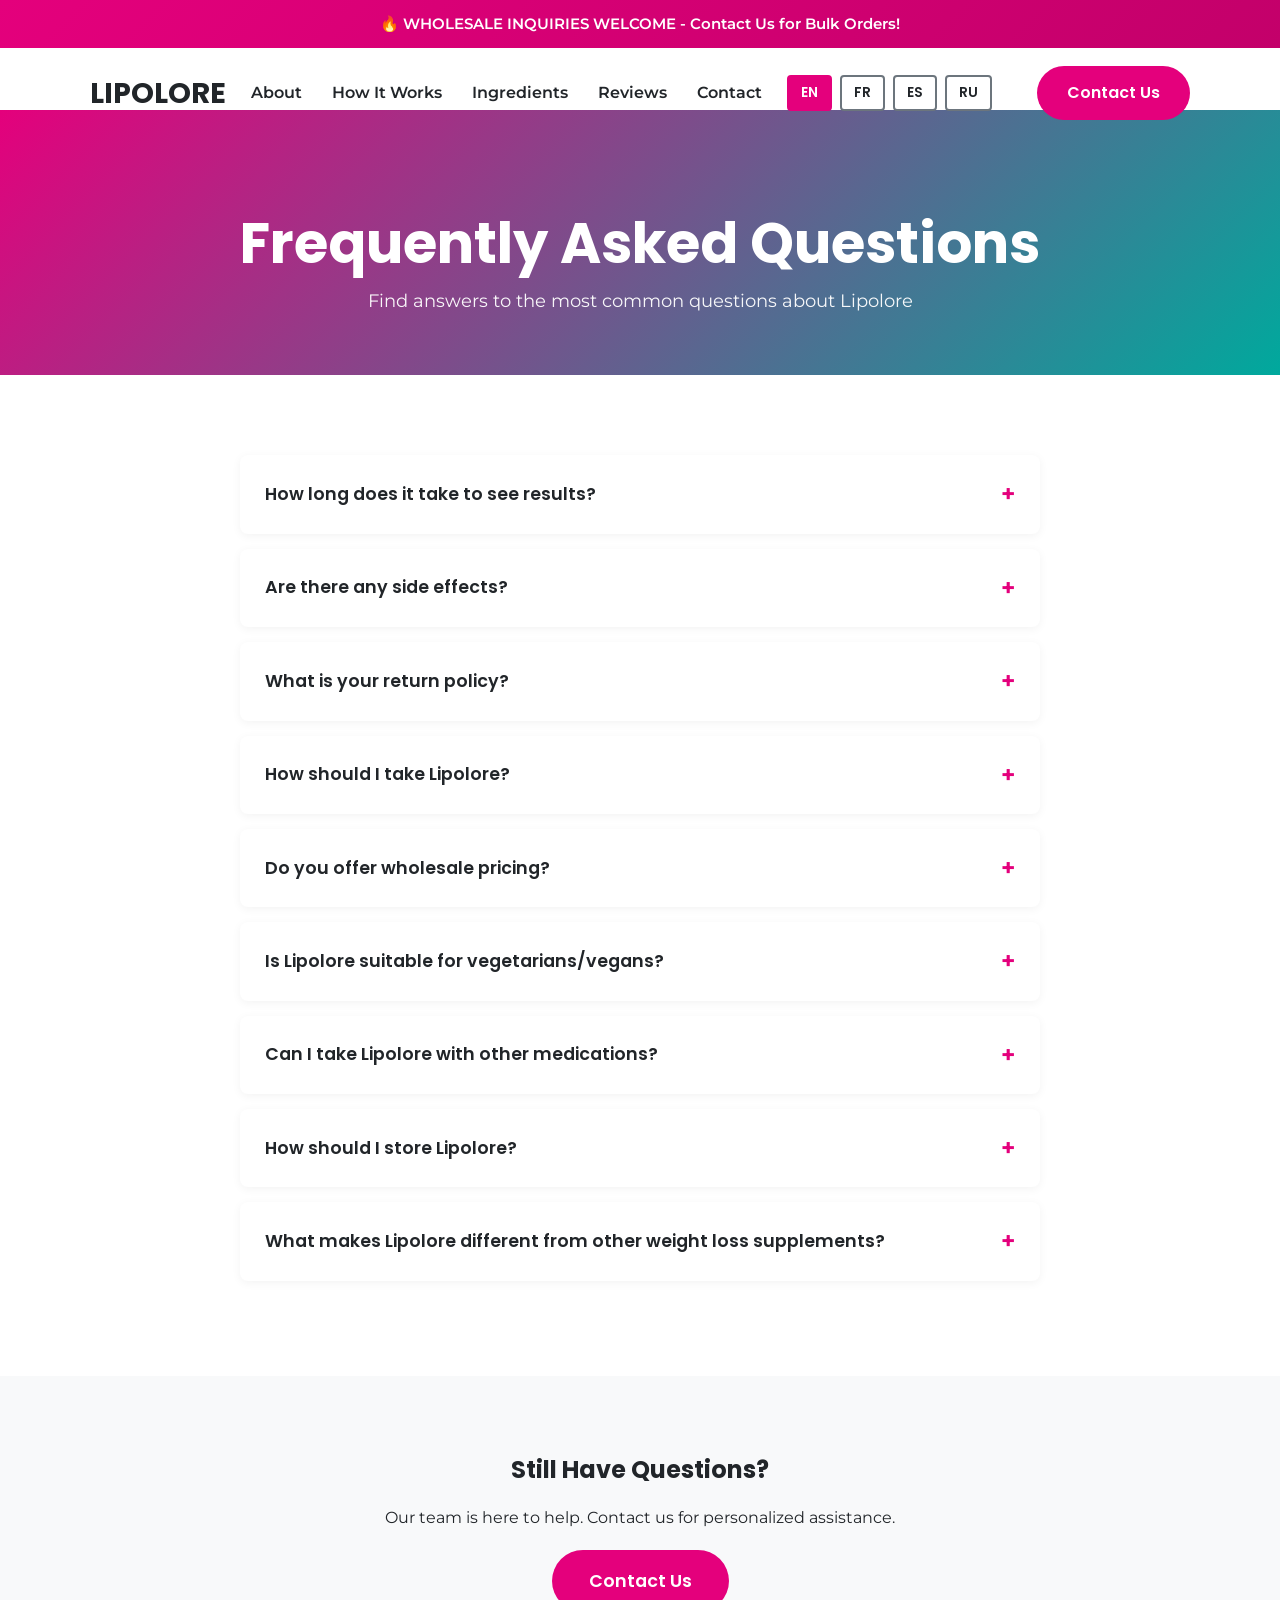
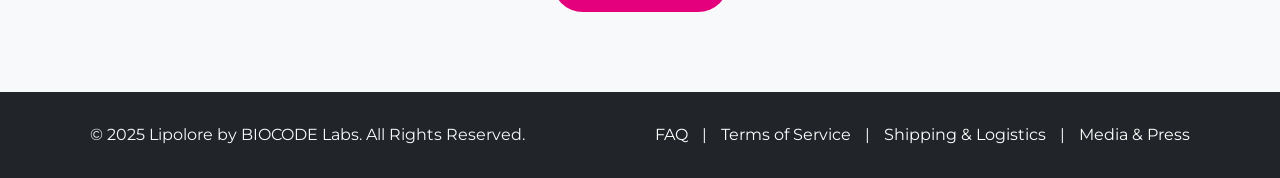
==== faq.html @ bc7a320a "Changes before error encountered Co-authored-by: Radilovk <185849306+Radilovk@users.noreply.github.c" ====
<!DOCTYPE html>
<html lang="en">
<head>
    <!-- Meta Tags for Character Set and Responsive Design -->
    <meta charset="UTF-8">
    <meta name="viewport" content="width=device-width, initial-scale=1.0">

    <!-- SEO Meta Tags -->
    <title>FAQ - Frequently Asked Questions | Lipolore</title>
    <meta name="description" content="Find answers to frequently asked questions about Lipolore slimming formula, including usage, results, side effects, and wholesale pricing.">
    <meta name="keywords" content="lipolore faq, questions, answers, slimming, weight loss, supplement questions">
    
    <!-- Google Fonts -->
    <link rel="preconnect" href="https://fonts.googleapis.com">
    <link rel="preconnect" href="https://fonts.gstatic.com" crossorigin>
    <link href="https://fonts.googleapis.com/css2?family=Poppins:wght@600;700&family=Montserrat:wght@400;500&display=swap" rel="stylesheet">

    <!-- Stylesheet -->
    <link rel="stylesheet" href="css/style.css">

    <!-- Translations -->
    <script src="translations.js"></script>

    <!-- JavaScript (Deferred for faster page load) -->
    <script src="js/main.js" defer></script>
</head>
<body>

    <!-- ============================ PROMO BANNER ============================ -->
    <div class="promo-banner">
        <p data-i18n="hero_promo">🔥 WHOLESALE INQUIRIES WELCOME - Contact Us for Bulk Orders!</p>
    </div>

    <!-- ============================ HEADER & NAVIGATION ============================ -->
    <header class="main-header">
        <div class="container">
            <a href="index.html#hero" class="logo">LIPOLORE</a>
            <nav class="main-nav">
                <ul>
                    <li><a href="index.html#about" data-i18n="nav_about">About</a></li>
                    <li><a href="index.html#effects" data-i18n="nav_how_it_works">How It Works</a></li>
                    <li><a href="index.html#ingredients" data-i18n="nav_ingredients">Ingredients</a></li>
                    <li><a href="index.html#testimonials" data-i18n="nav_reviews">Reviews</a></li>
                    <li><a href="index.html#order" data-i18n="nav_contact">Contact</a></li>
                </ul>
            </nav>
            <div class="language-switcher">
                <button class="lang-btn" data-lang="en" aria-label="English">EN</button>
                <button class="lang-btn" data-lang="fr" aria-label="Français">FR</button>
                <button class="lang-btn" data-lang="es" aria-label="Español">ES</button>
                <button class="lang-btn" data-lang="ru" aria-label="Русский">RU</button>
            </div>
            <a href="index.html#order" class="btn btn-primary nav-btn" data-i18n="nav_order_btn">Contact Us</a>
            <button class="mobile-nav-toggle" aria-label="Toggle navigation">
                <!-- SVG for Hamburger Icon -->
                <svg xmlns="http://www.w3.org/2000/svg" width="24" height="24" viewBox="0 0 24 24" fill="none" stroke="currentColor" stroke-width="2" stroke-linecap="round" stroke-linejoin="round"><line x1="3" y1="12" x2="21" y2="12"></line><line x1="3" y1="6" x2="21" y2="6"></line><line x1="3" y1="18" x2="21" y2="18"></line></svg>
            </button>
        </div>
    </header>

    <main>

        <!-- ============================ PAGE HEADER ============================ -->
        <section class="page-header">
            <div class="container">
                <h1 data-i18n="faq_title">Frequently Asked Questions</h1>
                <p>Find answers to the most common questions about Lipolore</p>
            </div>
        </section>

        <!-- ============================ FAQ SECTION ============================ -->
        <section id="faq" class="section-padding">
            <div class="container">
                <div class="faq-container">
                    <div class="faq-item animate-on-scroll">
                        <div class="faq-question" role="button" aria-expanded="false" tabindex="0">
                            <h4 data-i18n="faq1_question">How long does it take to see results?</h4>
                            <span class="faq-toggle">+</span>
                        </div>
                        <div class="faq-answer">
                            <p data-i18n="faq1_answer">Most customers report noticeable results within 2-4 weeks of consistent use. For optimal results, we recommend using Lipolore for at least 90 days combined with a balanced diet and regular exercise.</p>
                        </div>
                    </div>
                    <div class="faq-item animate-on-scroll">
                        <div class="faq-question" role="button" aria-expanded="false" tabindex="0">
                            <h4 data-i18n="faq2_question">Are there any side effects?</h4>
                            <span class="faq-toggle">+</span>
                        </div>
                        <div class="faq-answer">
                            <p data-i18n="faq2_answer">Lipolore is made with natural ingredients and is generally well-tolerated. Some users may experience mild digestive changes initially. As with any supplement, consult your healthcare provider before use, especially if you have existing medical conditions.</p>
                        </div>
                    </div>
                    <div class="faq-item animate-on-scroll">
                        <div class="faq-question" role="button" aria-expanded="false" tabindex="0">
                            <h4 data-i18n="faq3_question">What is your return policy?</h4>
                            <span class="faq-toggle">+</span>
                        </div>
                        <div class="faq-answer">
                            <p data-i18n="faq3_answer">We offer a 30-day money-back guarantee. If you're not satisfied with your results, simply contact us within 30 days of purchase for a full refund - no questions asked.</p>
                        </div>
                    </div>
                    <div class="faq-item animate-on-scroll">
                        <div class="faq-question" role="button" aria-expanded="false" tabindex="0">
                            <h4 data-i18n="faq4_question">How should I take Lipolore?</h4>
                            <span class="faq-toggle">+</span>
                        </div>
                        <div class="faq-answer">
                            <p data-i18n="faq4_answer">Take 2 capsules daily with water, preferably 30 minutes before meals. For best results, take one capsule before breakfast and one before lunch. Do not exceed the recommended dosage.</p>
                        </div>
                    </div>
                    <div class="faq-item animate-on-scroll">
                        <div class="faq-question" role="button" aria-expanded="false" tabindex="0">
                            <h4 data-i18n="faq5_question">Do you offer wholesale pricing?</h4>
                            <span class="faq-toggle">+</span>
                        </div>
                        <div class="faq-answer">
                            <p data-i18n="faq5_answer">Yes! We welcome wholesale inquiries for bulk orders. Please contact us through the form below or email us directly at wholesale@biocodelabs.com for pricing and minimum order quantities.</p>
                        </div>
                    </div>
                    <div class="faq-item animate-on-scroll">
                        <div class="faq-question" role="button" aria-expanded="false" tabindex="0">
                            <h4>Is Lipolore suitable for vegetarians/vegans?</h4>
                            <span class="faq-toggle">+</span>
                        </div>
                        <div class="faq-answer">
                            <p>Yes, Lipolore is suitable for both vegetarians and vegans. All ingredients are plant-based and the capsules are made from vegetable cellulose.</p>
                        </div>
                    </div>
                    <div class="faq-item animate-on-scroll">
                        <div class="faq-question" role="button" aria-expanded="false" tabindex="0">
                            <h4>Can I take Lipolore with other medications?</h4>
                            <span class="faq-toggle">+</span>
                        </div>
                        <div class="faq-answer">
                            <p>If you are currently taking any prescription medications or have existing health conditions, we strongly recommend consulting with your healthcare provider before starting Lipolore or any new supplement regimen.</p>
                        </div>
                    </div>
                    <div class="faq-item animate-on-scroll">
                        <div class="faq-question" role="button" aria-expanded="false" tabindex="0">
                            <h4>How should I store Lipolore?</h4>
                            <span class="faq-toggle">+</span>
                        </div>
                        <div class="faq-answer">
                            <p>Store Lipolore in a cool, dry place away from direct sunlight. Keep the bottle tightly closed and out of reach of children. Do not refrigerate.</p>
                        </div>
                    </div>
                    <div class="faq-item animate-on-scroll">
                        <div class="faq-question" role="button" aria-expanded="false" tabindex="0">
                            <h4>What makes Lipolore different from other weight loss supplements?</h4>
                            <span class="faq-toggle">+</span>
                        </div>
                        <div class="faq-answer">
                            <p>Lipolore stands out due to its scientifically-backed formula combining premium natural ingredients, clinical testing, GMP certification, and transparent labeling. We prioritize quality, efficacy, and customer satisfaction above all else.</p>
                        </div>
                    </div>
                </div>
            </div>
        </section>

        <!-- ============================ CTA SECTION ============================ -->
        <section class="section-padding section-bg">
            <div class="container" style="text-align: center;">
                <h2>Still Have Questions?</h2>
                <p style="margin: 20px 0;">Our team is here to help. Contact us for personalized assistance.</p>
                <a href="index.html#order" class="btn btn-primary btn-large">Contact Us</a>
            </div>
        </section>

    </main>
    
    <!-- ============================ FOOTER ============================ -->
    <footer class="main-footer">
        <div class="container">
            <p data-i18n="footer_text">&copy; 2025 Lipolore by BIOCODE Labs. All Rights Reserved.</p>
            <div class="footer-links">
                <a href="faq.html">FAQ</a>
                <span>|</span>
                <a href="terms.html">Terms of Service</a>
                <span>|</span>
                <a href="shipping.html">Shipping & Logistics</a>
                <span>|</span>
                <a href="media.html">Media & Press</a>
            </div>
        </div>
    </footer>

</body>
</html>
---- css/style.css ----
/* ============================
   1. GLOBAL STYLES & VARIABLES
   ============================ */

:root {
    /* Colors */
    --color-primary: #E4007C; /* Magenta */
    --color-secondary: #00A99D; /* Teal */
    --color-dark: #212529;
    --color-light: #F8F9FA;
    --color-white: #FFFFFF;
    --color-gray: #6c757d;

    /* Typography */
    --font-primary: 'Poppins', sans-serif;
    --font-secondary: 'Montserrat', sans-serif;

    /* Design Elements */
    --border-radius: 8px;
    --box-shadow: 0 10px 30px rgba(0, 0, 0, 0.1);
    --transition-speed: 0.3s ease;
}

/* Basic Reset */
* {
    margin: 0;
    padding: 0;
    box-sizing: border-box;
}

html {
    scroll-behavior: smooth;
    font-size: 16px;
}

body {
    font-family: var(--font-secondary);
    color: var(--color-dark);
    background-color: var(--color-white);
    line-height: 1.6;
    /* Add padding-top to account for fixed header + promo banner */
    padding-top: 110px;
}

a {
    text-decoration: none;
    color: var(--color-primary);
    transition: color var(--transition-speed);
}

a:hover {
    color: var(--color-secondary);
}

ul {
    list-style: none;
}

h1, h2, h3, h4, h5, h6 {
    font-family: var(--font-primary);
    font-weight: 700;
    line-height: 1.2;
}

img {
    max-width: 100%;
    display: block;
}

/* ============================
   2. UTILITY & REUSABLE CLASSES
   ============================ */

.container {
    max-width: 1140px;
    margin: 0 auto;
    padding: 0 20px;
}

.section-padding {
    padding: 80px 0;
}

.section-bg {
    background-color: var(--color-light);
}

.section-title {
    text-align: center;
    margin-bottom: 60px;
}

.section-title h2 {
    font-size: 2.5rem;
    margin-bottom: 15px;
    position: relative;
    display: inline-block;
}

/* Creates the underline effect for titles */
.section-title h2::after {
    content: '';
    position: absolute;
    bottom: -10px;
    left: 50%;
    transform: translateX(-50%);
    width: 60px;
    height: 4px;
    background-color: var(--color-primary);
    border-radius: 2px;
}

.section-title p {
    font-size: 1.1rem;
    color: var(--color-gray);
    max-width: 600px;
    margin: 0 auto;
}

/* Buttons */
.btn {
    display: inline-block;
    padding: 12px 28px;
    border-radius: 50px;
    font-family: var(--font-primary);
    font-weight: 600;
    text-align: center;
    cursor: pointer;
    transition: all var(--transition-speed);
    border: 2px solid transparent;
}

.btn-primary {
    background-color: var(--color-primary);
    color: var(--color-white);
}

.btn-primary:hover {
    background-color: #c3006a;
    color: var(--color-white);
    transform: translateY(-2px);
    box-shadow: 0 5px 15px rgba(228, 0, 124, 0.4);
}

.btn-large {
    padding: 15px 35px;
    font-size: 1.1rem;
}

.btn-full {
    display: block;
    width: 100%;
}

/* === [CORRECTED] ANIMATION ON SCROLL === */
/* This is the initial, hidden state of the elements */
.animate-on-scroll {
    opacity: 0;
    transform: translateY(30px);
    transition: opacity 0.6s ease-out, transform 0.6s ease-out;
}

/* This is the final, visible state, which will be added by JavaScript */
.animate-on-scroll.visible {
    opacity: 1;
    transform: translateY(0);
}


/* ============================
   3. PROMO BANNER
   ============================ */

.promo-banner {
    position: fixed;
    top: 0;
    left: 0;
    width: 100%;
    background: linear-gradient(135deg, var(--color-primary), #c3006a);
    color: var(--color-white);
    text-align: center;
    padding: 12px 20px;
    font-weight: 600;
    font-size: 0.95rem;
    animation: pulse 2s ease-in-out infinite;
    z-index: 1001;
}

.promo-banner p {
    margin: 0;
}

@keyframes pulse {
    0%, 100% { opacity: 1; }
    50% { opacity: 0.9; }
}

/* ============================
   4. HEADER & NAVIGATION
   ============================ */

.main-header {
    position: fixed;
    top: 46px; /* Position below promo banner */
    left: 0;
    width: 100%;
    z-index: 1000;
    padding: 20px 0;
    transition: all var(--transition-speed);
}

.main-header .container {
    display: flex;
    justify-content: space-between;
    align-items: center;
}

.logo {
    font-size: 1.8rem;
    font-weight: 700;
    color: var(--color-dark);
    font-family: var(--font-primary);
}

.main-nav {
    display: none; /* Hidden on mobile by default */
}

.main-nav ul {
    display: flex;
    gap: 30px;
}

.main-nav a {
    color: var(--color-dark);
    font-weight: 600;
    position: relative;
    padding: 5px 0;
}

.main-nav a::after {
    content: '';
    position: absolute;
    bottom: 0;
    left: 0;
    width: 0;
    height: 2px;
    background-color: var(--color-primary);
    transition: width var(--transition-speed);
}

.main-nav a:hover::after {
    width: 100%;
}

.mobile-nav-toggle {
    background: none;
    border: none;
    cursor: pointer;
    z-index: 1001;
}

.mobile-nav-toggle svg {
    stroke: var(--color-dark);
}

/* Scrolled (sticky) header style */
.main-header.scrolled {
    background: rgba(255, 255, 255, 0.85);
    backdrop-filter: blur(10px);
    -webkit-backdrop-filter: blur(10px);
    padding: 10px 0;
    box-shadow: 0 2px 15px rgba(0, 0, 0, 0.05);
}

/* Language Switcher */
.language-switcher {
    display: flex;
    gap: 8px;
    align-items: center;
}

.lang-btn {
    padding: 6px 12px;
    border: 2px solid var(--color-gray);
    background: transparent;
    color: var(--color-dark);
    border-radius: 4px;
    font-size: 0.85rem;
    font-weight: 600;
    cursor: pointer;
    transition: all var(--transition-speed);
    font-family: var(--font-primary);
    text-transform: uppercase;
}

.lang-btn:hover {
    border-color: var(--color-primary);
    color: var(--color-primary);
}

.lang-btn.active {
    background-color: var(--color-primary);
    border-color: var(--color-primary);
    color: var(--color-white);
}


/* ============================
   5. HERO SECTION
   ============================ */

#hero {
    min-height: 100vh;
    display: flex;
    align-items: center;
    justify-content: center;
    text-align: center;
    color: var(--color-white);
    background: linear-gradient(135deg, rgba(228, 0, 124, 0.8), rgba(0, 169, 157, 0.7)), url('https://via.placeholder.com/1920x1080/212529/FFFFFF?text=Hero+Background+Image') no-repeat center center/cover;
}

.hero-content {
    max-width: 800px;
}

.hero-title {
    font-size: 3rem;
    font-weight: 700;
    margin-bottom: 20px;
    text-shadow: 0 2px 4px rgba(0,0,0,0.5);
}

.hero-subtitle {
    font-size: 1.25rem;
    margin-bottom: 30px;
    opacity: 0.9;
}

.hero-stats {
    display: flex;
    gap: 40px;
    justify-content: center;
    margin: 30px 0;
    flex-wrap: wrap;
}

.stat-item {
    display: flex;
    flex-direction: column;
    align-items: center;
}

.stat-item strong {
    font-size: 2rem;
    font-family: var(--font-primary);
    display: block;
    margin-bottom: 5px;
}

.stat-item span {
    font-size: 0.9rem;
    opacity: 0.9;
}

.hero-guarantee {
    margin-top: 20px;
    font-size: 0.95rem;
    opacity: 0.95;
}

/* ============================
   5. ABOUT & BENEFITS SECTION
   ============================ */
.about-grid {
    display: grid;
    grid-template-columns: 1fr;
    gap: 40px;
    align-items: center;
}

.about-image-placeholder {
    width: 100%;
    min-height: 400px;
    background: var(--color-light);
    border-radius: var(--border-radius);
    display: flex;
    align-items: center;
    justify-content: center;
    font-size: 1.5rem;
    color: var(--color-gray);
    box-shadow: var(--box-shadow);
}

.about-content h3 {
    font-size: 1.8rem;
    margin-bottom: 30px;
}

.benefits {
    display: flex;
    flex-direction: column;
    gap: 30px;
}

.benefit-item {
    display: flex;
    align-items: flex-start;
    gap: 20px;
}

.benefit-item svg {
    flex-shrink: 0;
    width: 48px;
    height: 48px;
    color: var(--color-primary);
}

.benefit-item h4 {
    color: var(--color-secondary);
    font-size: 1.2rem;
    margin-bottom: 5px;
}

/* ============================
   6. HOW IT WORKS / TIMELINE
   ============================ */

.timeline {
    position: relative;
    max-width: 800px;
    margin: 0 auto;
}

.timeline::after {
    content: '';
    position: absolute;
    width: 4px;
    background-color: var(--color-secondary);
    opacity: 0.2;
    top: 0;
    bottom: 0;
    left: 20px;
}

.timeline-item {
    padding: 10px 40px;
    padding-left: 60px;
    position: relative;
    margin-bottom: 20px;
}

.timeline-item::before {
    content: '';
    position: absolute;
    width: 20px;
    height: 20px;
    border-radius: 50%;
    background-color: var(--color-white);
    border: 4px solid var(--color-secondary);
    top: 15px;
    left: 12px;
    z-index: 1;
}

.timeline-content {
    padding: 20px;
    background: var(--color-white);
    border-radius: var(--border-radius);
    box-shadow: 0 5px 20px rgba(0, 0, 0, 0.05);
}

.timeline-content h4 {
    color: var(--color-primary);
}

/* ============================
   7. INGREDIENTS SECTION (CARD FLIP)
   ============================ */
.ingredients-grid {
    display: grid;
    grid-template-columns: 1fr;
    gap: 20px;
}

.ingredient-card {
    background-color: transparent;
    height: 120px;
    perspective: 1000px;
    cursor: pointer;
}

.card-inner {
    position: relative;
    width: 100%;
    height: 100%;
    text-align: center;
    transition: transform 0.6s;
    transform-style: preserve-3d;
    box-shadow: 0 4px 15px rgba(0, 0, 0, 0.08);
    border-radius: var(--border-radius);
}

.ingredient-card:hover .card-inner,
.ingredient-card:focus .card-inner,
.ingredient-card.is-flipped .card-inner {
    transform: rotateY(180deg);
}

.card-front, .card-back {
    position: absolute;
    width: 100%;
    height: 100%;
    -webkit-backface-visibility: hidden;
    backface-visibility: hidden;
    display: flex;
    flex-direction: column;
    justify-content: center;
    align-items: center;
    padding: 20px;
    border-radius: var(--border-radius);
}

.card-front {
    background-color: var(--color-light);
    color: var(--color-dark);
}

.card-front h5 {
    font-size: 1.2rem;
}

.card-front span {
    font-size: 1rem;
    color: var(--color-primary);
    font-weight: 600;
}

.card-back {
    background-color: var(--color-secondary);
    color: white;
    transform: rotateY(180deg);
}


/* ============================
   8. MANUFACTURER SECTION
   ============================ */

.manufacturer-content {
    text-align: center;
    max-width: 700px;
}
.manufacturer-logo {
    margin-bottom: 20px;
}
.manufacturer-content h3 {
    font-size: 1.8rem;
    margin-bottom: 15px;
}

.trust-badges {
    display: flex;
    gap: 30px;
    justify-content: center;
    margin-top: 30px;
    flex-wrap: wrap;
}

.badge-item {
    display: flex;
    flex-direction: column;
    align-items: center;
    gap: 10px;
}

.badge-item svg {
    color: var(--color-secondary);
}

.badge-item span {
    font-size: 0.9rem;
    font-weight: 600;
    color: var(--color-dark);
}

/* ============================
   9. TESTIMONIALS SECTION
   ============================ */

.testimonials-grid {
    display: grid;
    grid-template-columns: 1fr;
    gap: 30px;
}

.testimonial-card {
    background: var(--color-white);
    padding: 30px;
    border-radius: var(--border-radius);
    box-shadow: var(--box-shadow);
    position: relative;
    border-left: 4px solid var(--color-primary);
}

.stars {
    color: #FFD700;
    font-size: 1.2rem;
    margin-bottom: 15px;
}

.testimonial-text {
    font-style: italic;
    margin-bottom: 20px;
    line-height: 1.8;
    color: var(--color-dark);
}

.testimonial-author {
    display: flex;
    flex-direction: column;
}

.testimonial-author strong {
    color: var(--color-dark);
    font-size: 1rem;
}

.testimonial-author span {
    color: var(--color-gray);
    font-size: 0.9rem;
}

.result-badge {
    position: absolute;
    top: 20px;
    right: 20px;
    background: linear-gradient(135deg, var(--color-primary), var(--color-secondary));
    color: var(--color-white);
    padding: 8px 16px;
    border-radius: 20px;
    font-weight: 700;
    font-size: 0.95rem;
}

/* ============================
   10. PRICING SECTION
   ============================ */

.pricing-grid {
    display: grid;
    grid-template-columns: 1fr;
    gap: 30px;
    max-width: 1000px;
    margin: 0 auto;
}

.pricing-card {
    background: var(--color-white);
    padding: 40px 30px;
    border-radius: var(--border-radius);
    box-shadow: var(--box-shadow);
    text-align: center;
    position: relative;
    border: 2px solid transparent;
    transition: all var(--transition-speed);
}

.pricing-card:hover {
    transform: translateY(-5px);
    box-shadow: 0 15px 40px rgba(0, 0, 0, 0.15);
}

.pricing-card.featured {
    border: 2px solid var(--color-primary);
    transform: scale(1.05);
}

.popular-badge {
    position: absolute;
    top: -15px;
    left: 50%;
    transform: translateX(-50%);
    background: var(--color-primary);
    color: var(--color-white);
    padding: 6px 20px;
    border-radius: 20px;
    font-size: 0.8rem;
    font-weight: 700;
    letter-spacing: 0.5px;
}

.pricing-card h3 {
    font-size: 1.5rem;
    margin-bottom: 20px;
    color: var(--color-dark);
}

.price {
    display: flex;
    align-items: flex-start;
    justify-content: center;
    margin: 20px 0;
}

.price .currency {
    font-size: 1.5rem;
    font-weight: 600;
    margin-top: 10px;
}

.price .amount {
    font-size: 3.5rem;
    font-weight: 700;
    font-family: var(--font-primary);
    color: var(--color-primary);
    line-height: 1;
}

.price .period {
    font-size: 1rem;
    color: var(--color-gray);
    margin-top: 20px;
}

.savings {
    background: var(--color-secondary);
    color: var(--color-white);
    padding: 5px 15px;
    border-radius: 15px;
    display: inline-block;
    font-size: 0.9rem;
    font-weight: 600;
    margin-bottom: 20px;
}

.pricing-card .features {
    list-style: none;
    margin: 30px 0;
    text-align: left;
}

.pricing-card .features li {
    padding: 10px 0;
    color: var(--color-dark);
    border-bottom: 1px solid var(--color-light);
}

.pricing-card .features li:last-child {
    border-bottom: none;
}

.btn-outline {
    background-color: transparent;
    color: var(--color-primary);
    border: 2px solid var(--color-primary);
}

.btn-outline:hover {
    background-color: var(--color-primary);
    color: var(--color-white);
}

/* ============================
   11. FAQ SECTION
   ============================ */

.faq-container {
    max-width: 800px;
    margin: 0 auto;
}

.faq-item {
    background: var(--color-white);
    margin-bottom: 15px;
    border-radius: var(--border-radius);
    box-shadow: 0 2px 10px rgba(0, 0, 0, 0.05);
    overflow: hidden;
}

.faq-question {
    display: flex;
    justify-content: space-between;
    align-items: center;
    padding: 20px 25px;
    cursor: pointer;
    transition: background-color var(--transition-speed);
}

.faq-question:hover {
    background-color: var(--color-light);
}

.faq-question h4 {
    font-size: 1.1rem;
    font-weight: 600;
    color: var(--color-dark);
    margin: 0;
}

.faq-toggle {
    font-size: 1.5rem;
    color: var(--color-primary);
    font-weight: 700;
    transition: transform var(--transition-speed);
}

.faq-item.active .faq-toggle {
    transform: rotate(45deg);
}

.faq-answer {
    max-height: 0;
    overflow: hidden;
    transition: max-height 0.4s ease, padding 0.4s ease;
    padding: 0 25px;
}

.faq-item.active .faq-answer {
    max-height: 1000px; /* Increased for longer answers */
    padding: 0 25px 20px;
}

.faq-answer p {
    color: var(--color-gray);
    line-height: 1.8;
}

/* ============================
   12. ORDER & CONTACT SECTION
   ============================ */

.order-grid {
    display: grid;
    grid-template-columns: 1fr;
    gap: 50px;
}

.contact-details h4 {
    font-size: 1.5rem;
    margin-bottom: 20px;
}
.contact-details ul {
    margin-bottom: 20px;
}
.contact-details li {
    margin-bottom: 10px;
}

.social-links {
    display: flex;
    gap: 15px;
}
.social-links a {
    color: var(--color-gray);
}
.social-links a:hover {
    color: var(--color-primary);
}

.order-form {
    background: var(--color-light);
    padding: 30px;
    border-radius: var(--border-radius);
    box-shadow: var(--box-shadow);
}

.order-form h4 {
    text-align: center;
    margin-bottom: 20px;
    font-size: 1.5rem;
}

.form-group {
    margin-bottom: 20px;
}
.form-group label {
    display: block;
    margin-bottom: 5px;
    font-weight: 500;
}
.form-group input,
.form-group textarea {
    width: 100%;
    padding: 12px;
    border: 1px solid #ddd;
    border-radius: var(--border-radius);
    transition: border-color var(--transition-speed);
}
.form-group input:focus,
.form-group textarea:focus {
    outline: none;
    border-color: var(--color-primary);
}

.quantity-selector {
    display: flex;
    align-items: center;
}
.quantity-selector input {
    text-align: center;
    border-left: none;
    border-right: none;
    width: 50px;
}
.quantity-btn {
    width: 40px;
    height: 46px;
    border: 1px solid #ddd;
    background: var(--color-white);
    cursor: pointer;
    font-size: 1.5rem;
}


/* ============================
   13. FOOTER
   ============================ */
.main-footer {
    background-color: var(--color-dark);
    color: var(--color-light);
    padding: 30px 0;
    text-align: center;
}
.main-footer .container {
    display: flex;
    flex-direction: column;
    gap: 10px;
}
.main-footer a {
    color: var(--color-white);
}
.footer-links span {
    margin: 0 10px;
}

/* ============================
   14. PAGE-SPECIFIC STYLES
   ============================ */

.page-header {
    background: linear-gradient(135deg, var(--color-primary), var(--color-secondary));
    color: var(--color-white);
    text-align: center;
    padding: 100px 20px 60px;
}

.page-header h1 {
    font-size: 2.5rem;
    margin-bottom: 10px;
}

.page-header p {
    font-size: 1.1rem;
    opacity: 0.95;
}

.legal-content {
    max-width: 900px;
    margin: 0 auto;
}

.legal-content h2 {
    color: var(--color-primary);
    font-size: 1.8rem;
    margin-top: 40px;
    margin-bottom: 15px;
}

.legal-content h3 {
    color: var(--color-secondary);
    font-size: 1.3rem;
    margin-top: 25px;
    margin-bottom: 10px;
}

.legal-content p {
    margin-bottom: 15px;
    line-height: 1.8;
}

.legal-content ul {
    margin-bottom: 20px;
    padding-left: 30px;
}

.legal-content ul li {
    list-style: disc;
    margin-bottom: 10px;
    line-height: 1.6;
}

.legal-content a {
    color: var(--color-primary);
    text-decoration: underline;
}

.legal-content a:hover {
    color: var(--color-secondary);
}

.media-grid {
    display: grid;
    grid-template-columns: 1fr;
    gap: 30px;
    margin-top: 40px;
}

.media-card {
    background: var(--color-white);
    padding: 30px;
    border-radius: var(--border-radius);
    box-shadow: var(--box-shadow);
    border-left: 4px solid var(--color-primary);
}

.media-date {
    color: var(--color-secondary);
    font-weight: 600;
    font-size: 0.9rem;
    margin-bottom: 10px;
    text-transform: uppercase;
    letter-spacing: 0.5px;
}

.media-card h3 {
    font-size: 1.5rem;
    margin-bottom: 15px;
    color: var(--color-dark);
}

.media-card p {
    color: var(--color-gray);
    line-height: 1.8;
    margin-bottom: 20px;
}

/* ============================
   15. RESPONSIVE DESIGN (MEDIA QUERIES)
   ============================ */

/* Mobile Nav Styles - Less than 768px */
@media (max-width: 767px) {
    .nav-btn {
        display: none;
    }
    
    .language-switcher {
        gap: 5px;
    }
    
    .lang-btn {
        padding: 5px 8px;
        font-size: 0.75rem;
    }
    
    .main-nav {
        position: absolute;
        top: 100%; /* Position it right below the header */
        left: 0;
        width: 100%;
        background-color: var(--color-white);
        box-shadow: 0 5px 15px rgba(0,0,0,0.1);
        
        /* Hide it by default and prepare for transition */
        opacity: 0;
        visibility: hidden;
        transform: translateY(-10px);
        transition: opacity var(--transition-speed), transform var(--transition-speed), visibility var(--transition-speed);
    }
    
    .main-nav ul {
        flex-direction: column;
        padding: 20px;
        align-items: center;
        gap: 20px;
    }
    
    /* When JS adds the .nav-open class to the header, show the menu */
    .main-header.nav-open .main-nav {
        display: block;
        opacity: 1;
        visibility: visible;
        transform: translateY(0);
    }
}

/* Medium devices (tablets, 768px and up) */
@media (min-width: 768px) {
    .mobile-nav-toggle { display: none; }
    .nav-btn { display: inline-block; }
    .main-nav { display: block; }
    
    .hero-title { font-size: 4rem; }
    
    .page-header h1 { font-size: 3.5rem; }
    
    .about-grid { grid-template-columns: 1fr 1fr; }
    
    .ingredients-grid { grid-template-columns: repeat(2, 1fr); }
    
    .testimonials-grid { grid-template-columns: repeat(2, 1fr); }
    
    .pricing-grid { grid-template-columns: repeat(3, 1fr); }
    
    .media-grid { grid-template-columns: repeat(2, 1fr); }
    
    .order-grid { grid-template-columns: 1fr 1fr; }

    .main-footer .container {
        flex-direction: row;
        justify-content: space-between;
    }
}

/* Large devices (desktops, 1024px and up) */
@media (min-width: 1024px) {
    .nav-btn { margin-left: 20px; }
    
    .timeline::after { left: 50%; transform: translateX(-50%); }

    .timeline-item { width: 50%; padding: 10px 40px; }

    .timeline-item:nth-child(odd) {
        left: 0;
        padding-right: 60px;
        text-align: right;
    }

    .timeline-item:nth-child(even) {
        left: 50%;
        padding-left: 60px;
    }
    
    .timeline-item::before {
        top: 25px;
        left: 50%;
        transform: translateX(-50%);
    }

    .timeline-item:nth-child(odd)::before { left: auto; right: -10px; transform: none;}
    .timeline-item:nth-child(even)::before { left: -10px; transform: none;}
    
    .ingredients-grid { grid-template-columns: repeat(3, 1fr); }
    
    .testimonials-grid { grid-template-columns: repeat(3, 1fr); }
    
    .media-grid { grid-template-columns: repeat(3, 1fr); }
}
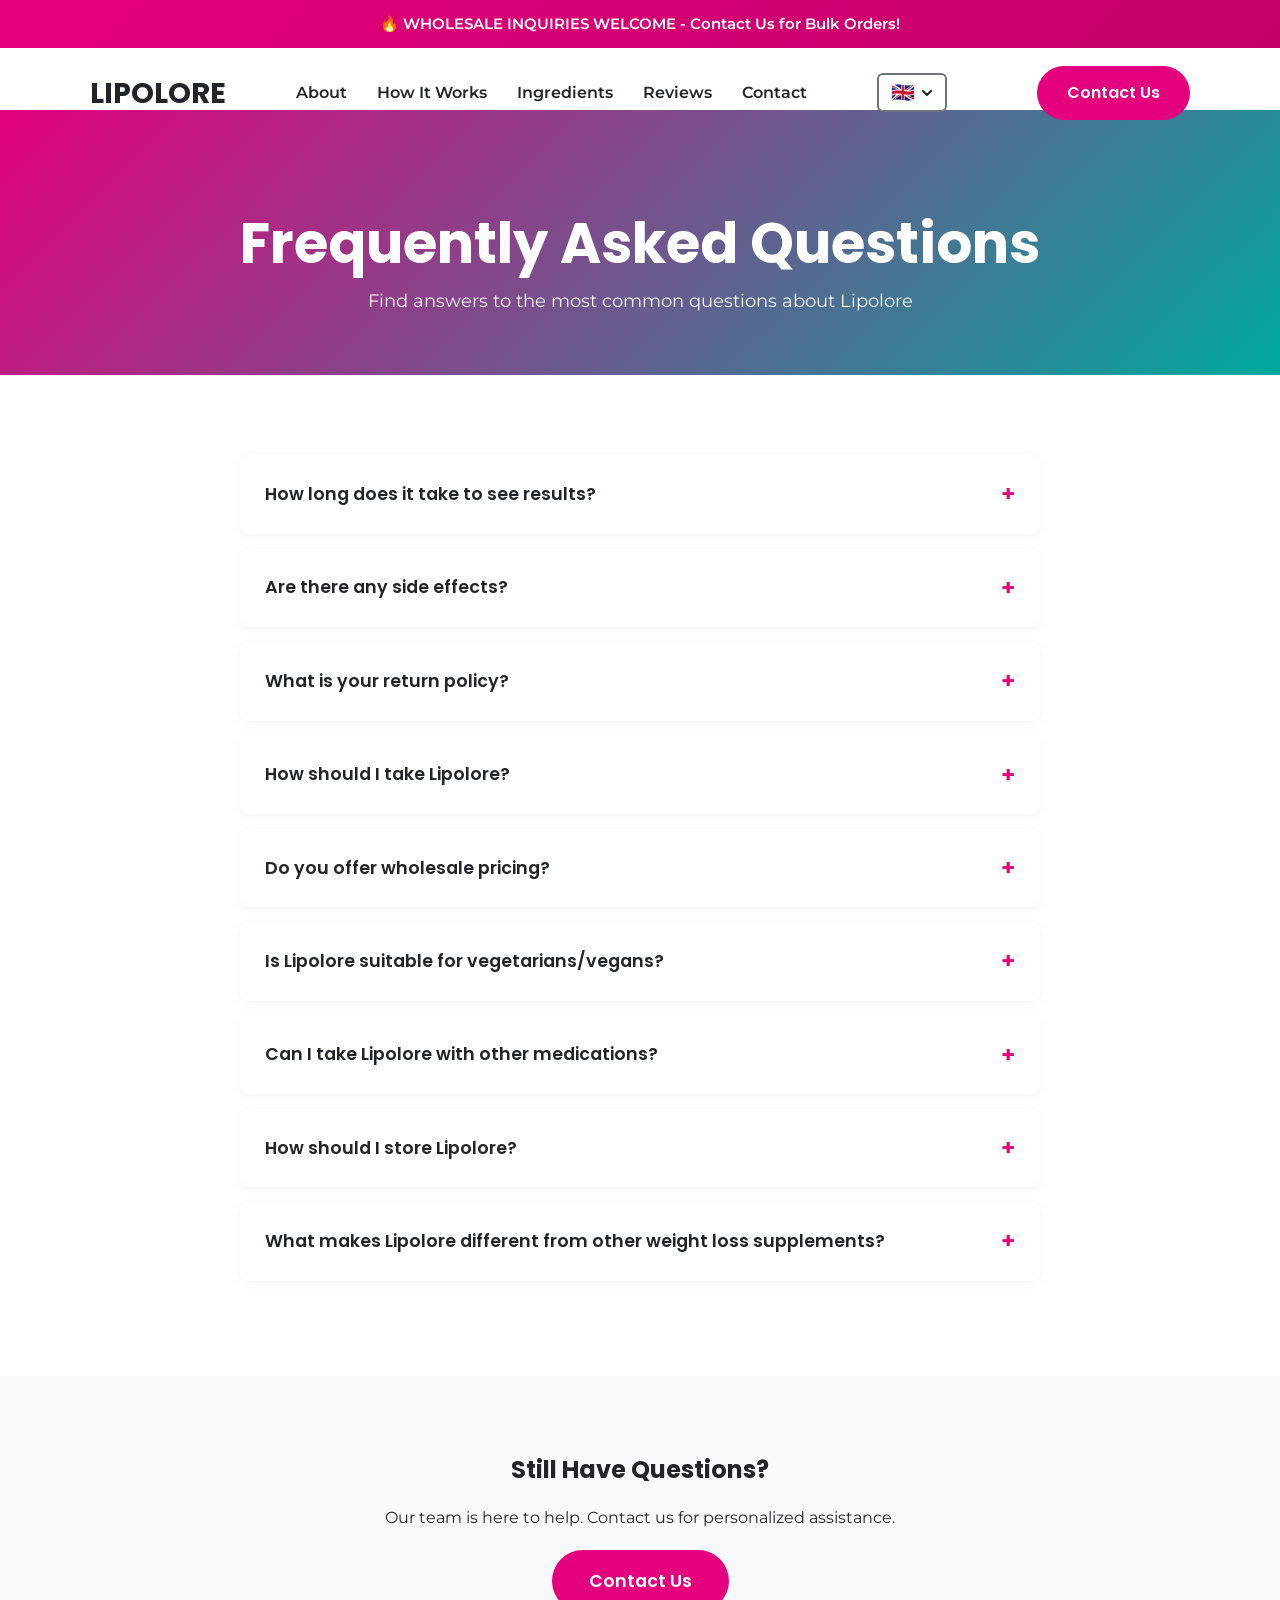
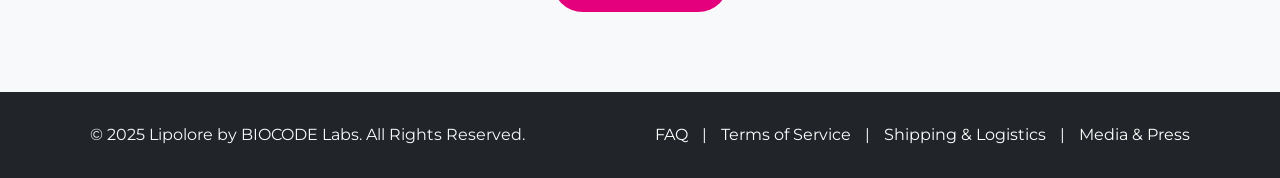
==== commit 2f78dd71: "Add dropdown language switcher with flag icons and create new pages Co-authored-by: Radilovk <185849" ====
--- a/faq.html
+++ b/faq.html
@@ -45,10 +45,30 @@
                 </ul>
             </nav>
             <div class="language-switcher">
-                <button class="lang-btn" data-lang="en" aria-label="English">EN</button>
-                <button class="lang-btn" data-lang="fr" aria-label="Français">FR</button>
-                <button class="lang-btn" data-lang="es" aria-label="Español">ES</button>
-                <button class="lang-btn" data-lang="ru" aria-label="Русский">RU</button>
+                <button class="lang-dropdown-btn" aria-label="Select Language" aria-haspopup="true" aria-expanded="false">
+                    <span class="flag-icon">🇬🇧</span>
+                    <svg class="dropdown-arrow" width="12" height="12" viewBox="0 0 12 12" fill="none" xmlns="http://www.w3.org/2000/svg">
+                        <path d="M2 4L6 8L10 4" stroke="currentColor" stroke-width="2" stroke-linecap="round" stroke-linejoin="round"/>
+                    </svg>
+                </button>
+                <div class="lang-dropdown-menu">
+                    <button class="lang-option" data-lang="en" aria-label="English">
+                        <span class="flag-icon">🇬🇧</span>
+                        <span class="lang-name">English</span>
+                    </button>
+                    <button class="lang-option" data-lang="fr" aria-label="Français">
+                        <span class="flag-icon">🇫🇷</span>
+                        <span class="lang-name">Français</span>
+                    </button>
+                    <button class="lang-option" data-lang="es" aria-label="Español">
+                        <span class="flag-icon">🇪🇸</span>
+                        <span class="lang-name">Español</span>
+                    </button>
+                    <button class="lang-option" data-lang="ru" aria-label="Русский">
+                        <span class="flag-icon">🇷🇺</span>
+                        <span class="lang-name">Русский</span>
+                    </button>
+                </div>
             </div>
             <a href="index.html#order" class="btn btn-primary nav-btn" data-i18n="nav_order_btn">Contact Us</a>
             <button class="mobile-nav-toggle" aria-label="Toggle navigation">
--- a/css/style.css
+++ b/css/style.css
@@ -273,13 +273,103 @@
     box-shadow: 0 2px 15px rgba(0, 0, 0, 0.05);
 }
 
-/* Language Switcher */
+/* Language Switcher with Dropdown */
 .language-switcher {
-    display: flex;
-    gap: 8px;
+    position: relative;
+    display: flex;
     align-items: center;
 }
 
+.lang-dropdown-btn {
+    display: flex;
+    align-items: center;
+    gap: 6px;
+    padding: 8px 12px;
+    background: transparent;
+    border: 2px solid var(--color-gray);
+    border-radius: 6px;
+    cursor: pointer;
+    transition: all var(--transition-speed);
+    font-family: var(--font-primary);
+}
+
+.lang-dropdown-btn:hover {
+    border-color: var(--color-primary);
+    background: rgba(228, 0, 124, 0.05);
+}
+
+.lang-dropdown-btn .flag-icon {
+    font-size: 1.2rem;
+    line-height: 1;
+}
+
+.dropdown-arrow {
+    color: var(--color-dark);
+    transition: transform var(--transition-speed);
+}
+
+.lang-dropdown-btn[aria-expanded="true"] .dropdown-arrow {
+    transform: rotate(180deg);
+}
+
+.lang-dropdown-menu {
+    position: absolute;
+    top: calc(100% + 8px);
+    right: 0;
+    background: var(--color-white);
+    border-radius: 8px;
+    box-shadow: 0 4px 20px rgba(0, 0, 0, 0.15);
+    padding: 8px;
+    min-width: 160px;
+    z-index: 1100;
+    opacity: 0;
+    visibility: hidden;
+    transform: translateY(-10px);
+    transition: opacity var(--transition-speed), transform var(--transition-speed), visibility var(--transition-speed);
+}
+
+.lang-dropdown-menu.show {
+    opacity: 1;
+    visibility: visible;
+    transform: translateY(0);
+}
+
+.lang-option {
+    display: flex;
+    align-items: center;
+    gap: 10px;
+    width: 100%;
+    padding: 10px 12px;
+    background: transparent;
+    border: none;
+    border-radius: 6px;
+    cursor: pointer;
+    transition: background var(--transition-speed);
+    font-family: var(--font-secondary);
+    font-size: 0.95rem;
+    text-align: left;
+}
+
+.lang-option:hover {
+    background: var(--color-light);
+}
+
+.lang-option.active {
+    background: rgba(228, 0, 124, 0.1);
+    color: var(--color-primary);
+    font-weight: 600;
+}
+
+.lang-option .flag-icon {
+    font-size: 1.3rem;
+    line-height: 1;
+}
+
+.lang-option .lang-name {
+    flex: 1;
+}
+
+/* Old lang-btn styles - keep for backward compatibility with other pages */
 .lang-btn {
     padding: 6px 12px;
     border: 2px solid var(--color-gray);
